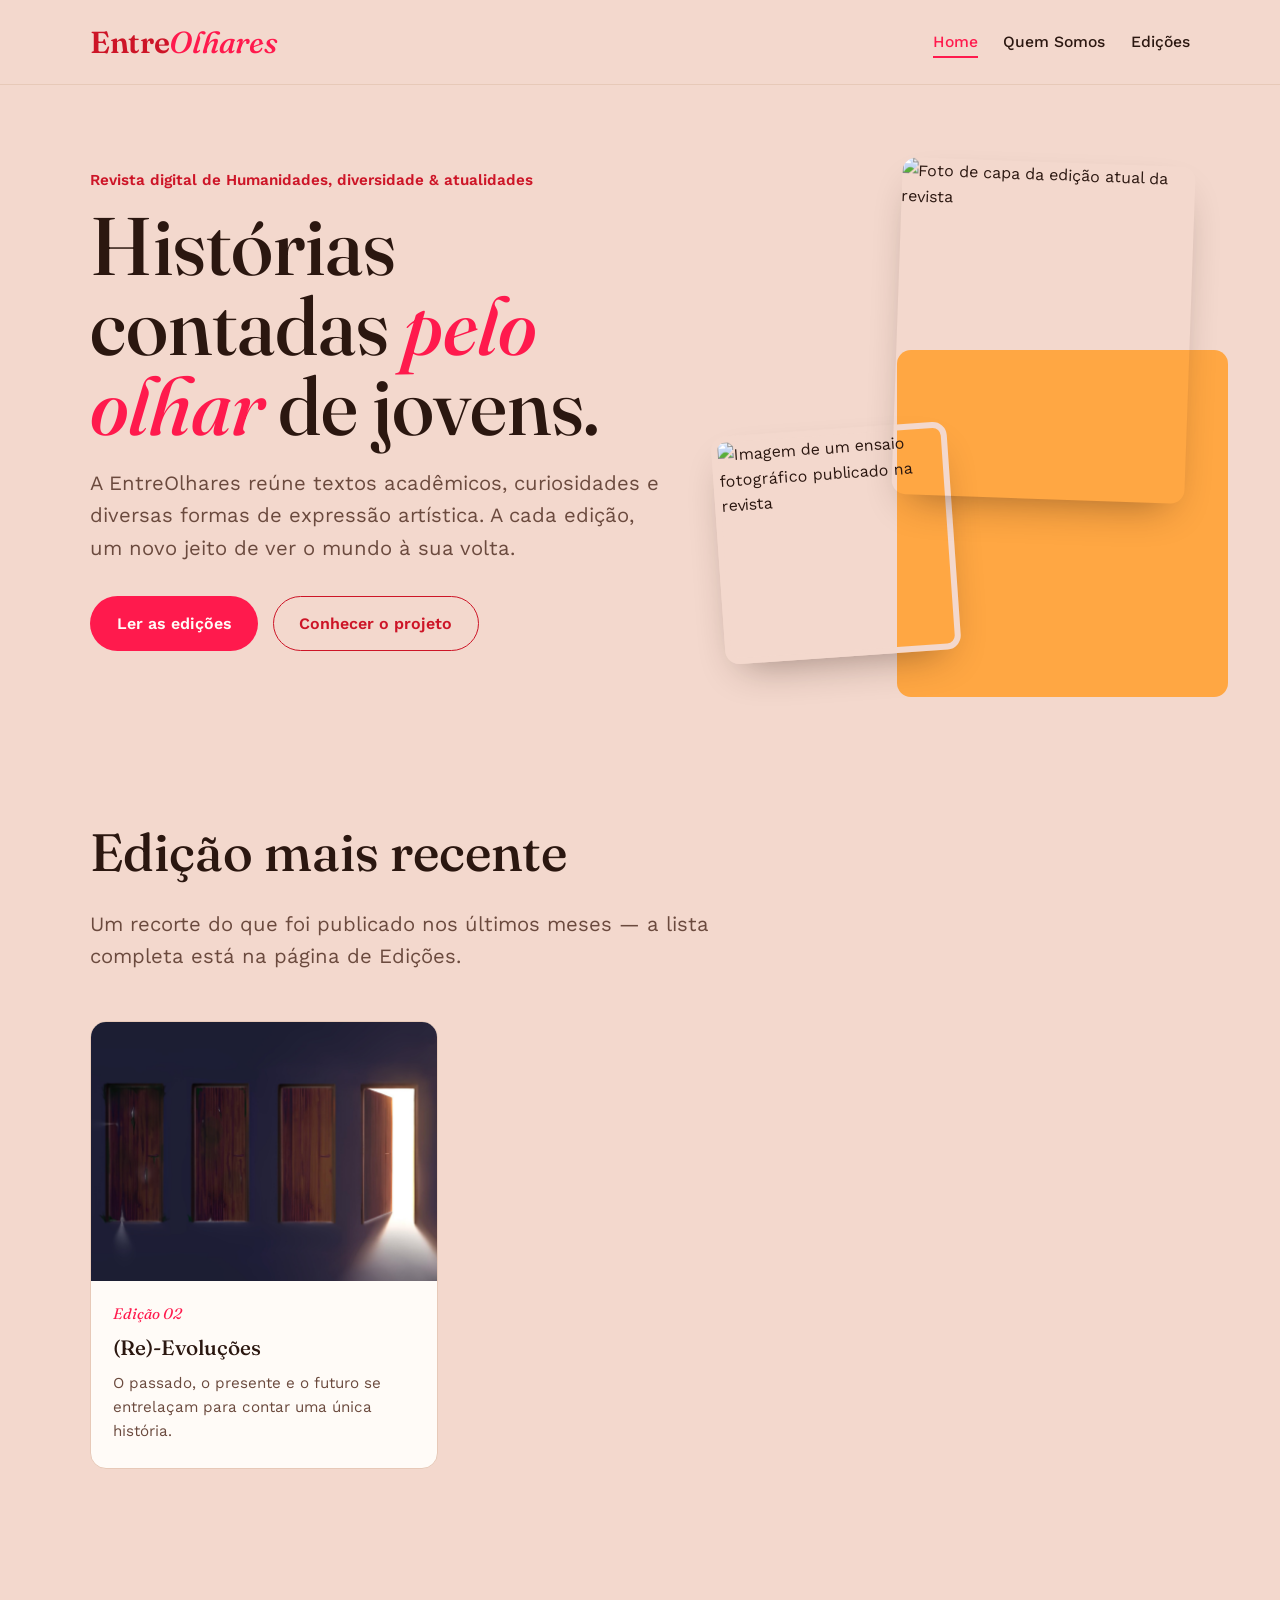
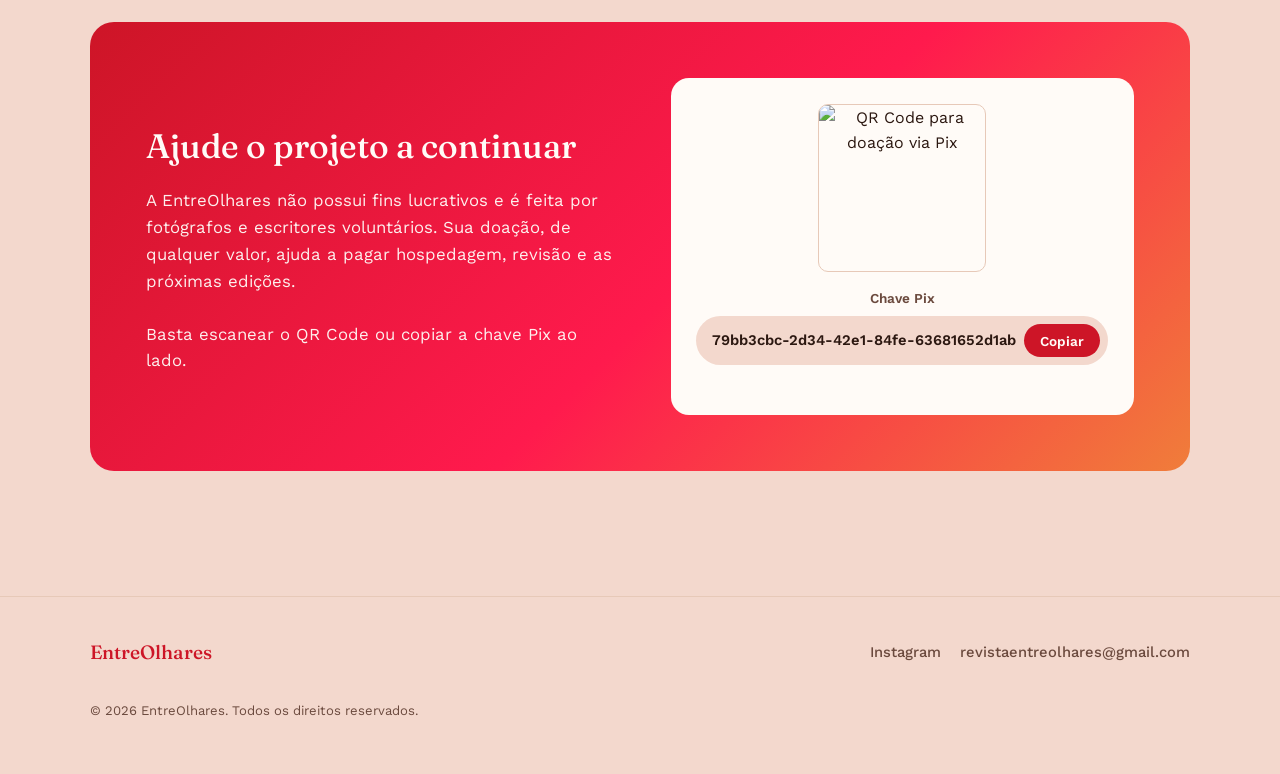
==== index.html @ 099d08cc "Add files via upload" ====
<!DOCTYPE html>
<html lang="pt-BR">
<head>
<meta charset="UTF-8">
<meta name="viewport" content="width=device-width, initial-scale=1.0">
<title>EntreOlhares — Revista Digital</title>
<meta name="description" content="EntreOlhares é uma revista digital sobre fotografia, cultura e os jeitos de ver o mundo.">
<link rel="stylesheet" href="style.css">
</head>
<body>

<!-- ============================================================
     CABEÇALHO — igual nas 3 páginas. Se mudar aqui, copie e cole
     nas outras páginas (quem-somos.html e edicoes.html) também.
     ============================================================ -->
<header class="masthead">
  <div class="envolucro masthead__linha">
    <a href="index.html" class="marca">Entre<span>Olhares</span></a>

    <nav aria-label="Navegação principal">
      <ul class="nav-principal">
        <li><a href="index.html" aria-current="page">Home</a></li>
        <li><a href="quem-somos.html">Quem Somos</a></li>
        <li><a href="edicoes.html">Edições</a></li>
      </ul>
    </nav>

    <button class="botao-menu" aria-label="Abrir menu" aria-expanded="false">
      <span></span><span></span><span></span>
    </button>
  </div>
</header>

<main>

  <!-- ============================================================
       HERO — título e imagens de destaque
       EDITAR: troque o texto do título, o parágrafo e as duas fotos
       (foto-1 e foto-2). Use fotos verticais/quadradas de boa qualidade.
       ============================================================ -->
  <section class="hero">
    <div class="envolucro hero__grade">
      <div>
        <p class="hero__eyebrow">Revista digital de Humanidades, diversidade &amp; atualidades</p>
        <h1>Histórias contadas <em>pelo olhar</em> de jovens.</h1>
        <p class="hero__texto">
          <!-- EDITAR: texto de apresentação da revista -->
          A EntreOlhares reúne textos acadêmicos, curiosidades 
         e diversas formas de expressão artística. A cada edição, um novo
          jeito de ver o mundo à sua volta.
        </p>
        <div class="grupo-botoes">
          <a href="edicoes.html" class="botao botao--cheio">Ler as edições</a>
          <a href="quem-somos.html" class="botao botao--contorno">Conhecer o projeto</a>
        </div>
      </div>

      <div class="hero__mosaico">
        <!-- EDITAR: troque os dois "src" pelas suas próprias fotos -->
        <img class="foto-1" src="https://placehold.co/560x500/CD1527/FFFBF7?text=Ensaio+fotográfico" alt="Foto de capa da edição atual da revista">
        <img class="foto-2" src="https://placehold.co/560x500/CD1527/FFFBF7?text=Ensaio+fotográfico" alt="Imagem de um ensaio fotográfico publicado na revista">
      </div>
    </div>
  </section>

  <!-- ============================================================
       PRÉVIA DE EDIÇÕES — 3 cartões que apontam para edicoes.html
       EDITAR: título, resumo e imagem de cada cartão. Para novas
       edições, copie um bloco <a class="cartao-edicao">...</a>
       inteiro e cole abaixo dos outros.
       ============================================================ -->
  <section class="secao">
    <div class="envolucro">
      <div class="secao__cabecalho">
        <h2 class="secao__titulo">Edição mais recente</h2>
        <p class="secao__descricao">Um recorte do que foi publicado nos últimos meses — a lista completa está na página de Edições.</p>
      </div>

      <div class="grade-edicoes">

    

        <a href="edicoes.html" class="cartao-edicao">
          <img src="edicao2.png" alt="Capa da edição 2">
          <div class="cartao-edicao__corpo">
            <p class="cartao-edicao__numero">Edição 02</p>
            <h3 class="cartao-edicao__titulo">(Re)-Evoluções</h3>
            <p class="cartao-edicao__resumo">O passado, o presente e o futuro se entrelaçam para contar uma única história.</p>
          </div>
        </a>

      

      </div>
    </div>
  </section>

  <!-- ============================================================
       AJUDE O PROJETO — doação via Pix
       EDITAR:
       - troque data-chave="SUA_CHAVE_PIX_AQUI" pela sua chave real
         (e-mail, telefone, CPF/CNPJ ou chave aleatória)
       - o texto dentro de .apoio__chave-texto deve ser IGUAL à chave
       - a imagem do QR Code é gerada automaticamente a partir da
         chave digitada logo abaixo (troque o texto depois de "data="
         na URL da imagem). Para um QR Code Pix "de verdade", com
         valor e nome do favorecido, gere o código no app do seu
         banco e substitua a URL da imagem pelo link/arquivo dele.
       ============================================================ -->
  <section class="secao" id="ajude-o-projeto">
    <div class="envolucro">
      <div class="apoio">
        <div>
          <h2 class="apoio__titulo">Ajude o projeto a continuar</h2>
          <p class="apoio__texto">
            A EntreOlhares não possui fins lucrativos e é feita por fotógrafos e
            escritores voluntários. Sua doação, de qualquer valor,
            ajuda a pagar hospedagem, revisão e as próximas edições.
          </p>
          <p class="apoio__texto" style="margin-bottom:0;">
            Basta escanear o QR Code ou copiar a chave Pix ao lado.
          </p>
        </div>

        <div class="apoio__cartao-pix">
          <img
            src="https://api.qrserver.com/v1/create-qr-code/?size=240x240&data=79bb3cbc-2d34-42e1-84fe-63681652d1ab"
            alt="QR Code para doação via Pix">

          <p class="apoio__chave-label">Chave Pix</p>
          <div class="apoio__chave-caixa">
            <span class="apoio__chave-texto">79bb3cbc-2d34-42e1-84fe-63681652d1ab</span>
            <button class="botao-copiar" data-copiar-pix data-chave="79bb3cbc-2d34-42e1-84fe-63681652d1ab">
              Copiar
            </button>
          </div>
          <p class="apoio__aviso-copia" data-aviso-copia role="status"></p>
        </div>
      </div>
    </div>
  </section>

</main>

<!-- ============================================================
     RODAPÉ — igual nas 3 páginas.
     EDITAR: links de redes sociais e ano.
     ============================================================ -->
<footer class="rodape">
  <div class="envolucro rodape__linha">
    <a href="index.html" class="rodape__marca">EntreOlhares</a>
    <ul class="rodape__social">
      <li><a href="https://www.instagram.com/entreolharesrv?igsi=dzFubnJjdXXpNWM3" target="_blank" rel="noopener">Instagram</a></li>
       <li><a href="mailto:revistaentreolhares@gmail.com" data-copiar-email="revistaentreolhares@gmail.com">revistaentreolhares@gmail.com</a></li>
    </ul>
    <p class="rodape__copy">&copy; 2026 EntreOlhares. Todos os direitos reservados.</p>
  </div>
</footer>

<script src="script.js"></script>
</body>
</html>
---- style.css ----
/* =========================================================================
   ENTREOLHARES — FOLHA DE ESTILO PRINCIPAL
   Este arquivo é compartilhado pelas 3 páginas (index, quem-somos, edicoes).
   As cores e fontes ficam centralizadas em :root logo abaixo — para mudar
   a identidade visual da revista, basta editar os valores ali.
   ========================================================================= */

@import url('https://fonts.googleapis.com/css2?family=Fraunces:ital,opsz,wght@0,9..144,300;0,9..144,400;0,9..144,500;0,9..144,600;1,9..144,400;1,9..144,500&family=Work+Sans:wght@400;500;600;700&display=swap');

:root{
  /* ---- PALETA DA REVISTA (os 6 tons enviados) ---- */
  --laranja:      #E55A33; /* cor de marca — usada em títulos e destaques */
  --pessego:      #F3D8CD; /* fundo claro principal */
  --rosa-vivo:    #FF1A4D; /* chamadas de ação (CTA), links importantes */
  --vermelho:     #CD1527; /* texto de destaque, contornos */
  --ambar:        #FFA743; /* apoio quente, hover, tags */
  --laranja2:     #F07D3A; /* apoio, gradientes */

  /* ---- tons neutros derivados, para leitura confortável ---- */
  --tinta:        #2B1710; /* "preto" quente usado no corpo de texto */
  --tinta-suave:  #6B4A3E; /* texto secundário */
  --papel:        #FFFBF7; /* branco quente para cartões */
  --linha:        #E7C9B8; /* linhas divisórias sutis */

  /* ---- tipografia ---- */
  --fonte-display: "Fraunces", Georgia, serif;
  --fonte-texto:   "Work Sans", Arial, sans-serif;

  /* ---- escala tipográfica fluida ---- */
  --tam-mega:   clamp(3rem, 4.5vw + 1.5rem, 7.5rem);
  --tam-h1:     clamp(2.2rem, 2.6vw + 1.2rem, 3.6rem);
  --tam-h2:     clamp(1.6rem, 1.4vw + 1rem, 2.4rem);
  --tam-h3:     clamp(1.2rem, 0.6vw + 1rem, 1.5rem);
  --tam-lead:   clamp(1.05rem, 0.4vw + 0.95rem, 1.3rem);

  --largura-maxima: 1180px;
}

*, *::before, *::after{ box-sizing: border-box; }

html{ scroll-behavior: smooth; }

body{
  margin: 0;
  background: var(--pessego);
  color: var(--tinta);
  font-family: var(--fonte-texto);
  font-size: 1rem;
  line-height: 1.6;
  -webkit-font-smoothing: antialiased;
}

img{ max-width: 100%; display: block; }

a{ color: inherit; }

.envolucro{
  width: 100%;
  max-width: var(--largura-maxima);
  margin-inline: auto;
  padding-inline: clamp(1.25rem, 4vw, 2.5rem);
}

/* respeita usuários que preferem menos animação */
@media (prefers-reduced-motion: reduce){
  html{ scroll-behavior: auto; }
  *{ animation-duration: 0.001ms !important; transition-duration: 0.001ms !important; }
}

/* foco visível para navegação por teclado */
a:focus-visible,
button:focus-visible{
  outline: 2px solid var(--vermelho);
  outline-offset: 3px;
  border-radius: 2px;
}

/* =========================================================================
   CABEÇALHO / MASTHEAD
   ========================================================================= */
.masthead{
  position: sticky;
  top: 0;
  z-index: 50;
  background: var(--pessego);
  border-bottom: 1px solid var(--linha);
}

.masthead__linha{
  display: flex;
  align-items: center;
  justify-content: space-between;
  padding-block: 1.1rem;
  gap: 1rem;
}

.marca{
  font-family: var(--fonte-display);
  font-weight: 600;
  font-size: clamp(1.4rem, 1.6vw + 1rem, 1.9rem);
  text-decoration: none;
  color: var(--vermelho);
  letter-spacing: -0.01em;
}

.marca span{ color: var(--rosa-vivo); font-style: italic; font-weight: 500; }

.nav-principal{
  display: flex;
  gap: clamp(1.2rem, 2vw, 2.2rem);
  list-style: none;
  margin: 0;
  padding: 0;
}

.nav-principal a{
  text-decoration: none;
  font-weight: 500;
  font-size: 0.98rem;
  color: var(--tinta);
  padding-block: 0.3rem;
  border-bottom: 2px solid transparent;
  transition: border-color 0.2s ease, color 0.2s ease;
}

.nav-principal a:hover,
.nav-principal a[aria-current="page"]{
  color: var(--rosa-vivo);
  border-bottom-color: var(--rosa-vivo);
}

.botao-menu{
  display: none;
  background: none;
  border: 1.5px solid var(--vermelho);
  border-radius: 8px;
  width: 42px;
  height: 38px;
  cursor: pointer;
  padding: 0;
}
.botao-menu span{
  display: block;
  width: 20px;
  height: 2px;
  margin: 4px auto;
  background: var(--vermelho);
  border-radius: 2px;
}

@media (max-width: 760px){
  .botao-menu{ display: block; }
  .nav-principal{
    position: absolute;
    inset: 100% 0 auto 0;
    flex-direction: column;
    background: var(--papel);
    padding: 1.25rem clamp(1.25rem, 4vw, 2.5rem);
    border-bottom: 1px solid var(--linha);
    gap: 1rem;
    display: none;
  }
  .nav-principal.aberto{ display: flex; }
}

/* =========================================================================
   HERO (usado na Home)
   ========================================================================= */
.hero{
  padding-block: clamp(2.5rem, 6vw, 5rem) clamp(3rem, 6vw, 5rem);
  position: relative;
  overflow: hidden;
}

.hero__grade{
  display: grid;
  grid-template-columns: 1.1fr 0.9fr;
  gap: clamp(2rem, 4vw, 3.5rem);
  align-items: center;
}

.hero__eyebrow{
  font-family: var(--fonte-texto);
  font-weight: 600;
  color: var(--vermelho);
  font-size: 0.95rem;
  margin: 0 0 0.9rem;
}

.hero h1{
  font-family: var(--fonte-display);
  font-weight: 500;
  font-size: var(--tam-mega);
  line-height: 0.98;
  margin: 0 0 1.3rem;
  color: var(--tinta);
  max-width: 12ch;
}

.hero h1 em{
  font-style: italic;
  color: var(--rosa-vivo);
  font-weight: 500;
}

.hero__texto{
  font-size: var(--tam-lead);
  color: var(--tinta-suave);
  max-width: 46ch;
  margin: 0 0 2rem;
}

.grupo-botoes{ display: flex; flex-wrap: wrap; gap: 0.9rem; }

.botao{
  display: inline-flex;
  align-items: center;
  gap: 0.5rem;
  font-family: var(--fonte-texto);
  font-weight: 600;
  font-size: 1rem;
  text-decoration: none;
  padding: 0.85rem 1.6rem;
  border-radius: 100px;
  border: 1.5px solid transparent;
  cursor: pointer;
  transition: transform 0.15s ease, background 0.2s ease, color 0.2s ease;
}
.botao:hover{ transform: translateY(-2px); }

.botao--cheio{
  background: var(--rosa-vivo);
  color: var(--papel);
}
.botao--cheio:hover{ background: var(--vermelho); }

.botao--contorno{
  background: transparent;
  border-color: var(--vermelho);
  color: var(--vermelho);
}
.botao--contorno:hover{ background: var(--vermelho); color: var(--papel); }

/* mosaico de imagens do hero */
.hero__mosaico{
  position: relative;
  aspect-ratio: 1 / 1.05;
}
.hero__mosaico img{
  position: absolute;
  object-fit: cover;
  border-radius: 14px;
  box-shadow: 0 18px 40px -18px rgba(43,23,16,0.45);
}
.hero__mosaico .foto-1{
  width: 62%; height: 68%;
  top: 0; right: 0;
  transform: rotate(2deg);
  z-index: 2;
}
.hero__mosaico .foto-2{
  width: 50%; height: 46%;
  bottom: 0; left: 0;
  transform: rotate(-4deg);
  z-index: 1;
  border: 6px solid var(--pessego);
}
.hero__mosaico::before{
  content: "";
  position: absolute;
  width: 70%; height: 70%;
  right: -8%; bottom: -8%;
  background: var(--ambar);
  border-radius: 14px;
  z-index: 0;
}

@media (max-width: 860px){
  .hero__grade{ grid-template-columns: 1fr; }
  .hero h1{ max-width: 100%; }
  .hero__mosaico{ order: -1; max-width: 420px; margin-inline: auto; width: 100%; }
}

/* =========================================================================
   SEÇÕES GERAIS
   ========================================================================= */
.secao{ padding-block: clamp(3rem, 6vw, 5.5rem); }

.secao__cabecalho{
  max-width: 62ch;
  margin-bottom: clamp(2rem, 4vw, 3rem);
}

.secao__titulo{
  font-family: var(--fonte-display);
  font-size: var(--tam-h1);
  font-weight: 500;
  margin: 0 0 0.8rem;
  color: var(--tinta);
}

.secao__descricao{
  font-size: var(--tam-lead);
  color: var(--tinta-suave);
  margin: 0;
}

/* =========================================================================
   CARTÕES DE EDIÇÃO (prévia na Home)
   ========================================================================= */
.grade-edicoes{
  display: grid;
  grid-template-columns: repeat(3, 1fr);
  gap: 1.75rem;
}

.cartao-edicao{
  background: var(--papel);
  border-radius: 16px;
  overflow: hidden;
  border: 1px solid var(--linha);
  text-decoration: none;
  color: var(--tinta);
  display: flex;
  flex-direction: column;
  transition: transform 0.2s ease, box-shadow 0.2s ease;
}
.cartao-edicao:hover{
  transform: translateY(-4px);
  box-shadow: 0 20px 34px -22px rgba(43,23,16,0.35);
}
.cartao-edicao img{ aspect-ratio: 4/3; object-fit: cover; }
.cartao-edicao__corpo{ padding: 1.3rem 1.4rem 1.5rem; }
.cartao-edicao__numero{
  font-family: var(--fonte-display);
  font-style: italic;
  color: var(--rosa-vivo);
  font-size: 0.95rem;
  margin: 0 0 0.3rem;
}
.cartao-edicao__titulo{
  font-family: var(--fonte-display);
  font-size: 1.3rem;
  font-weight: 500;
  margin: 0 0 0.4rem;
}
.cartao-edicao__resumo{ color: var(--tinta-suave); font-size: 0.95rem; margin: 0; }

@media (max-width: 900px){
  .grade-edicoes{ grid-template-columns: repeat(2, 1fr); }
}
@media (max-width: 620px){
  .grade-edicoes{ grid-template-columns: 1fr; }
}

/* =========================================================================
   AJUDE O PROJETO (doação via Pix) — HOME
   ========================================================================= */
.apoio{
  background: linear-gradient(135deg, var(--vermelho) 0%, var(--rosa-vivo) 55%, var(--laranja2) 100%);
  border-radius: 24px;
  color: var(--papel);
  padding: clamp(2rem, 5vw, 3.5rem);
  display: grid;
  grid-template-columns: 1.2fr 0.8fr;
  gap: clamp(2rem, 4vw, 3rem);
  align-items: center;
}

.apoio__titulo{
  font-family: var(--fonte-display);
  font-size: var(--tam-h2);
  font-weight: 500;
  margin: 0 0 0.9rem;
}

.apoio__texto{
  font-size: 1.05rem;
  opacity: 0.95;
  max-width: 48ch;
  margin: 0 0 1.6rem;
}

.apoio__cartao-pix{
  background: var(--papel);
  color: var(--tinta);
  border-radius: 18px;
  padding: 1.6rem;
  text-align: center;
}

.apoio__cartao-pix img{
  width: 168px;
  height: 168px;
  margin: 0 auto 1rem;
  border-radius: 10px;
  border: 1px solid var(--linha);
}

.apoio__chave-label{
  font-size: 0.85rem;
  font-weight: 600;
  color: var(--tinta-suave);
  margin: 0 0 0.4rem;
}

.apoio__chave-caixa{
  display: flex;
  align-items: center;
  gap: 0.5rem;
  background: var(--pessego);
  border-radius: 100px;
  padding: 0.5rem 0.5rem 0.5rem 1rem;
  margin-bottom: 0.4rem;
}

.apoio__chave-texto{
  flex: 1;
  font-weight: 600;
  font-size: 0.92rem;
  text-align: left;
  white-space: nowrap;
  overflow: hidden;
  text-overflow: ellipsis;
}

.botao-copiar{
  background: var(--vermelho);
  color: var(--papel);
  border: none;
  border-radius: 100px;
  padding: 0.55rem 1rem;
  font-family: var(--fonte-texto);
  font-weight: 600;
  font-size: 0.85rem;
  cursor: pointer;
  white-space: nowrap;
  transition: background 0.2s ease;
}
.botao-copiar:hover{ background: var(--laranja); }

.apoio__aviso-copia{
  min-height: 1.1rem;
  font-size: 0.82rem;
  color: var(--vermelho);
  font-weight: 600;
  margin: 0;
}

@media (max-width: 820px){
  .apoio{ grid-template-columns: 1fr; }
}

/* =========================================================================
   PÁGINA INTERNA — cabeçalho de página (Quem Somos / Edições)
   ========================================================================= */
.hero-interno{
  padding-block: clamp(2.5rem, 5vw, 4rem) clamp(1.5rem, 3vw, 2.5rem);
  border-bottom: 1px solid var(--linha);
}
.hero-interno__eyebrow{
  font-weight: 600;
  color: var(--vermelho);
  margin: 0 0 0.7rem;
}
.hero-interno h1{
  font-family: var(--fonte-display);
  font-weight: 500;
  font-size: var(--tam-h1);
  margin: 0 0 1rem;
  max-width: 16ch;
}
.hero-interno p{
  font-size: var(--tam-lead);
  color: var(--tinta-suave);
  max-width: 56ch;
  margin: 0;
}

/* =========================================================================
   QUEM SOMOS — blocos de texto + imagem alternados
   ========================================================================= */
.bloco-editorial{
  display: grid;
  grid-template-columns: 1fr 1fr;
  gap: clamp(2rem, 5vw, 4rem);
  align-items: center;
  padding-block: clamp(2.5rem, 5vw, 4rem);
  border-bottom: 1px solid var(--linha);
}
.bloco-editorial:last-of-type{ border-bottom: none; }

.bloco-editorial--invertido .bloco-editorial__imagem{ order: 2; }
.bloco-editorial--invertido .bloco-editorial__texto{ order: 1; }

.bloco-editorial__imagem img{
  border-radius: 16px;
  aspect-ratio: 4/3.2;
  object-fit: cover;
  box-shadow: 0 20px 40px -24px rgba(43,23,16,0.4);
}

.bloco-editorial__kicker{
  font-weight: 600;
  color: var(--rosa-vivo);
  margin: 0 0 0.6rem;
}
.bloco-editorial__titulo{
  font-family: var(--fonte-display);
  font-size: var(--tam-h2);
  font-weight: 500;
  margin: 0 0 1rem;
}
.bloco-editorial__texto p{
  color: var(--tinta-suave);
  font-size: 1.03rem;
  margin: 0 0 1rem;
}
.bloco-editorial__texto p:last-child{ margin-bottom: 0; }

@media (max-width: 780px){
  .bloco-editorial{ grid-template-columns: 1fr; }
  .bloco-editorial--invertido .bloco-editorial__imagem,
  .bloco-editorial--invertido .bloco-editorial__texto{ order: initial; }
}

/* valores / equipe — lista simples, não é numerada por não ser sequência */
.lista-valores{
  list-style: none;
  margin: 0;
  padding: 0;
  display: grid;
  grid-template-columns: repeat(3, 1fr);
  gap: 1.5rem;
}
.lista-valores li{
  border-top: 2px solid var(--laranja);
  padding-top: 1rem;
}
.lista-valores h3{
  font-family: var(--fonte-display);
  font-weight: 500;
  font-size: 1.25rem;
  margin: 0 0 0.5rem;
}
.lista-valores p{ color: var(--tinta-suave); margin: 0; font-size: 0.96rem; }

@media (max-width: 700px){
  .lista-valores{ grid-template-columns: 1fr; }
}

/* =========================================================================
   EDIÇÕES — lista numerada (sequência cronológica real) com link externo
   ========================================================================= */
.lista-edicoes{
  display: flex;
  flex-direction: column;
}

.item-edicao{
  display: grid;
  grid-template-columns: auto 1fr auto;
  align-items: center;
  gap: clamp(1.2rem, 3vw, 2.5rem);
  padding-block: 1.8rem;
  border-bottom: 1px solid var(--linha);
}
.item-edicao:first-child{ border-top: 1px solid var(--linha); }

.item-edicao__numero{
  font-family: var(--fonte-display);
  font-style: italic;
  font-size: clamp(2rem, 3vw, 2.8rem);
  color: var(--ambar);
  min-width: 3ch;
}

.item-edicao__titulo{
  font-family: var(--fonte-display);
  font-size: 1.4rem;
  font-weight: 500;
  margin: 0 0 0.35rem;
}
.item-edicao__meta{
  font-size: 0.85rem;
  font-weight: 600;
  color: var(--vermelho);
  margin: 0 0 0.5rem;
}
.item-edicao__resumo{
  color: var(--tinta-suave);
  margin: 0;
  max-width: 58ch;
  font-size: 0.98rem;
}

.item-edicao__link{
  justify-self: end;
}

@media (max-width: 700px){
  .item-edicao{
    grid-template-columns: auto 1fr;
  }
  .item-edicao__link{
    grid-column: 1 / -1;
    justify-self: start;
    margin-top: 0.6rem;
  }
}

/* =========================================================================
   RODAPÉ
   ========================================================================= */
.rodape{
  border-top: 1px solid var(--linha);
  padding-block: 2.5rem;
  margin-top: clamp(2rem, 5vw, 3rem);
}
.rodape__linha{
  display: flex;
  flex-wrap: wrap;
  justify-content: space-between;
  align-items: center;
  gap: 1rem;
}
.rodape__marca{
  font-family: var(--fonte-display);
  font-weight: 500;
  color: var(--vermelho);
  font-size: 1.2rem;
  text-decoration: none;
}
.rodape__social{
  display: flex;
  gap: 1.2rem;
  list-style: none;
  margin: 0;
  padding: 0;
}
.rodape__social a{
  text-decoration: none;
  font-weight: 500;
  font-size: 0.92rem;
  color: var(--tinta-suave);
}
.rodape__social a:hover{ color: var(--rosa-vivo); }
.rodape__copy{
  width: 100%;
  font-size: 0.82rem;
  color: var(--tinta-suave);
  margin-top: 1rem;
}

/* =========================================================================
   AJUSTES FINOS PARA CELULAR
   Estas regras entram só em telas pequenas e refinam espaçamentos,
   tamanhos de toque e quebras de linha para ficar confortável no celular.
   ========================================================================= */
@media (max-width: 600px){

  /* menos espaço em branco nas bordas e entre seções no celular */
  .envolucro{ padding-inline: 1.1rem; }
  .secao{ padding-block: 2.5rem; }

  /* cabeçalho: marca menor e mais espaço pro botão de menu */
  .marca{ font-size: 1.3rem; }
  .masthead__linha{ padding-block: 0.85rem; }

  /* menu do celular ocupa a tela toda em altura, com sombra pra destacar */
  .nav-principal{
    box-shadow: 0 12px 20px -12px rgba(43,23,16,0.25);
  }
  .nav-principal a{
    font-size: 1.05rem;
    padding-block: 0.5rem;
  }

  /* hero: título um pouco menor e botões ocupando a largura toda
     (mais fácil de tocar com o dedo) */
  .hero{ padding-block: 1.75rem 2.5rem; }
  .hero__texto{ font-size: 1rem; }
  .grupo-botoes{ flex-direction: column; }
  .grupo-botoes .botao{ width: 100%; justify-content: center; }

  /* mosaico de fotos um pouco mais compacto */
  .hero__mosaico{ max-width: 300px; }

  /* cartões de edição: imagem um pouco mais baixa, texto mais compacto */
  .cartao-edicao__corpo{ padding: 1.1rem 1.2rem 1.3rem; }

  /* bloco "ajude o projeto": menos padding e cartão do Pix mais estreito */
  .apoio{ padding: 1.5rem; border-radius: 18px; }
  .apoio__cartao-pix{ padding: 1.25rem; }
  .apoio__cartao-pix img{ width: 140px; height: 140px; }
  .apoio__chave-texto{ font-size: 0.85rem; }

  /* lista de edições: número menor e botão "Ler edição" ocupando
     a largura toda, mais fácil de tocar */
  .item-edicao{ padding-block: 1.4rem; }
  .item-edicao__numero{ font-size: 1.8rem; }
  .item-edicao__titulo{ font-size: 1.2rem; }
  .item-edicao__link{
    width: 100%;
    justify-content: center;
  }

  /* blocos de "Quem Somos": imagem um pouco mais baixa */
  .bloco-editorial{ padding-block: 1.75rem; }
  .bloco-editorial__titulo{ font-size: 1.5rem; }

  /* rodapé: tudo centralizado e empilhado, mais fácil de ler */
  .rodape__linha{
    flex-direction: column;
    text-align: center;
  }
  .rodape__social{
    flex-direction: column;
    gap: 0.6rem;
    align-items: center;
  }
  .rodape__copy{ text-align: center; margin-top: 0.6rem; }
}
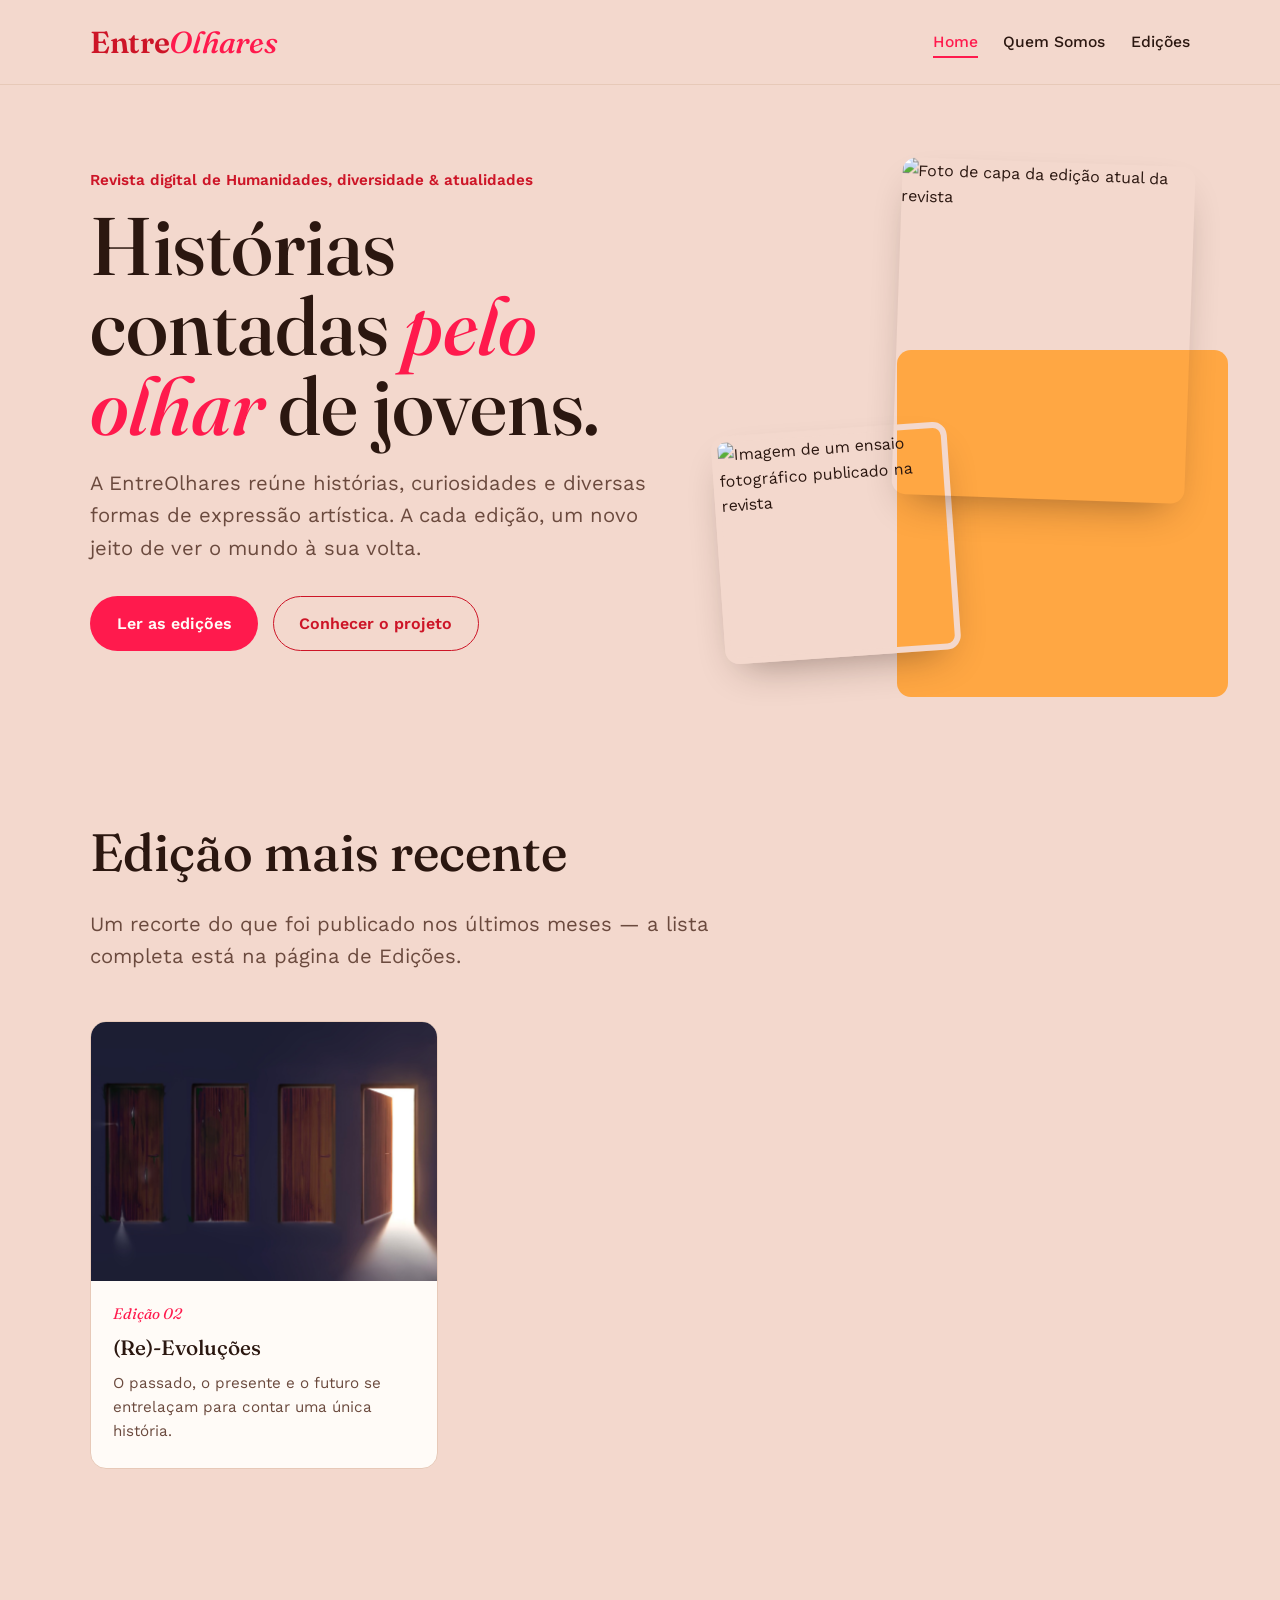
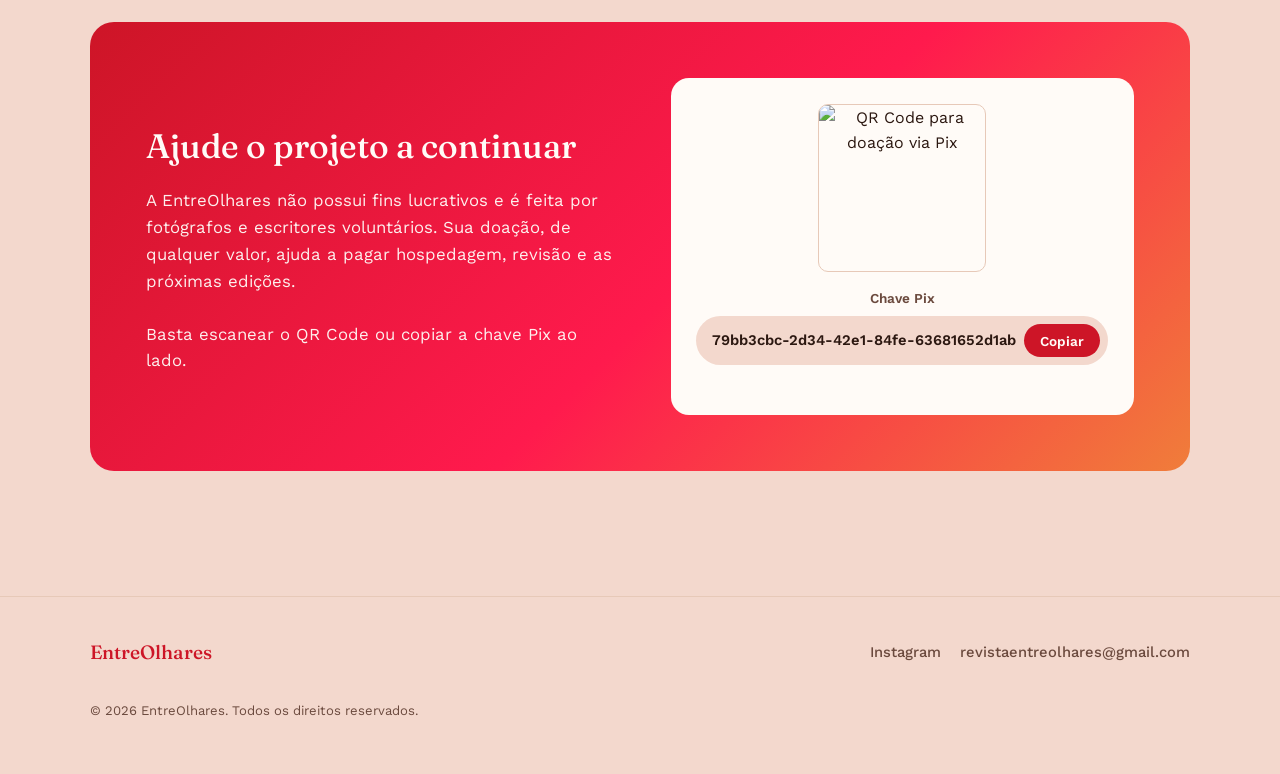
==== commit deb8308f: "Update index.html" ====
--- a/index.html
+++ b/index.html
@@ -45,7 +45,7 @@
         <h1>Histórias contadas <em>pelo olhar</em> de jovens.</h1>
         <p class="hero__texto">
           <!-- EDITAR: texto de apresentação da revista -->
-          A EntreOlhares reúne textos acadêmicos, curiosidades 
+          A EntreOlhares reúne histórias, curiosidades 
          e diversas formas de expressão artística. A cada edição, um novo
           jeito de ver o mundo à sua volta.
         </p>
--- a/style.css
+++ b/style.css
@@ -689,11 +689,59 @@
   /* cartões de edição: imagem um pouco mais baixa, texto mais compacto */
   .cartao-edicao__corpo{ padding: 1.1rem 1.2rem 1.3rem; }
 
-  /* bloco "ajude o projeto": menos padding e cartão do Pix mais estreito */
-  .apoio{ padding: 1.5rem; border-radius: 18px; }
-  .apoio__cartao-pix{ padding: 1.25rem; }
-  .apoio__cartao-pix img{ width: 140px; height: 140px; }
-  .apoio__chave-texto{ font-size: 0.85rem; }
+ /* Bloco "Ajude o projeto" */
+.apoio {
+  padding: 1.25rem;
+  border-radius: 16px;
+  width: 100%;
+  box-sizing: border-box;
+}
+
+.apoio__cartao-pix {
+  padding: 1rem;
+  width: 100%;
+  max-width: 320px;
+  margin: 0 auto;
+  box-sizing: border-box;
+}
+
+.apoio__cartao-pix img {
+  width: 130px;
+  height: 130px;
+  max-width: 100%;
+  object-fit: contain;
+}
+
+.apoio__chave-texto {
+  font-size: 0.8rem;
+  overflow-wrap: anywhere;
+  word-break: break-word;
+}
+
+/* Ajustes para celular */
+@media (max-width: 600px) {
+  .apoio {
+    padding: 1rem;
+    margin-left: 0;
+    margin-right: 0;
+  }
+
+  .apoio__cartao-pix {
+    width: 100%;
+    max-width: 280px;
+    padding: 0.85rem;
+  }
+
+  .apoio__cartao-pix img {
+    width: 115px;
+    height: 115px;
+  }
+
+  .apoio__chave-texto {
+    font-size: 0.75rem;
+    line-height: 1.4;
+  }
+}
 
   /* lista de edições: número menor e botão "Ler edição" ocupando
      a largura toda, mais fácil de tocar */
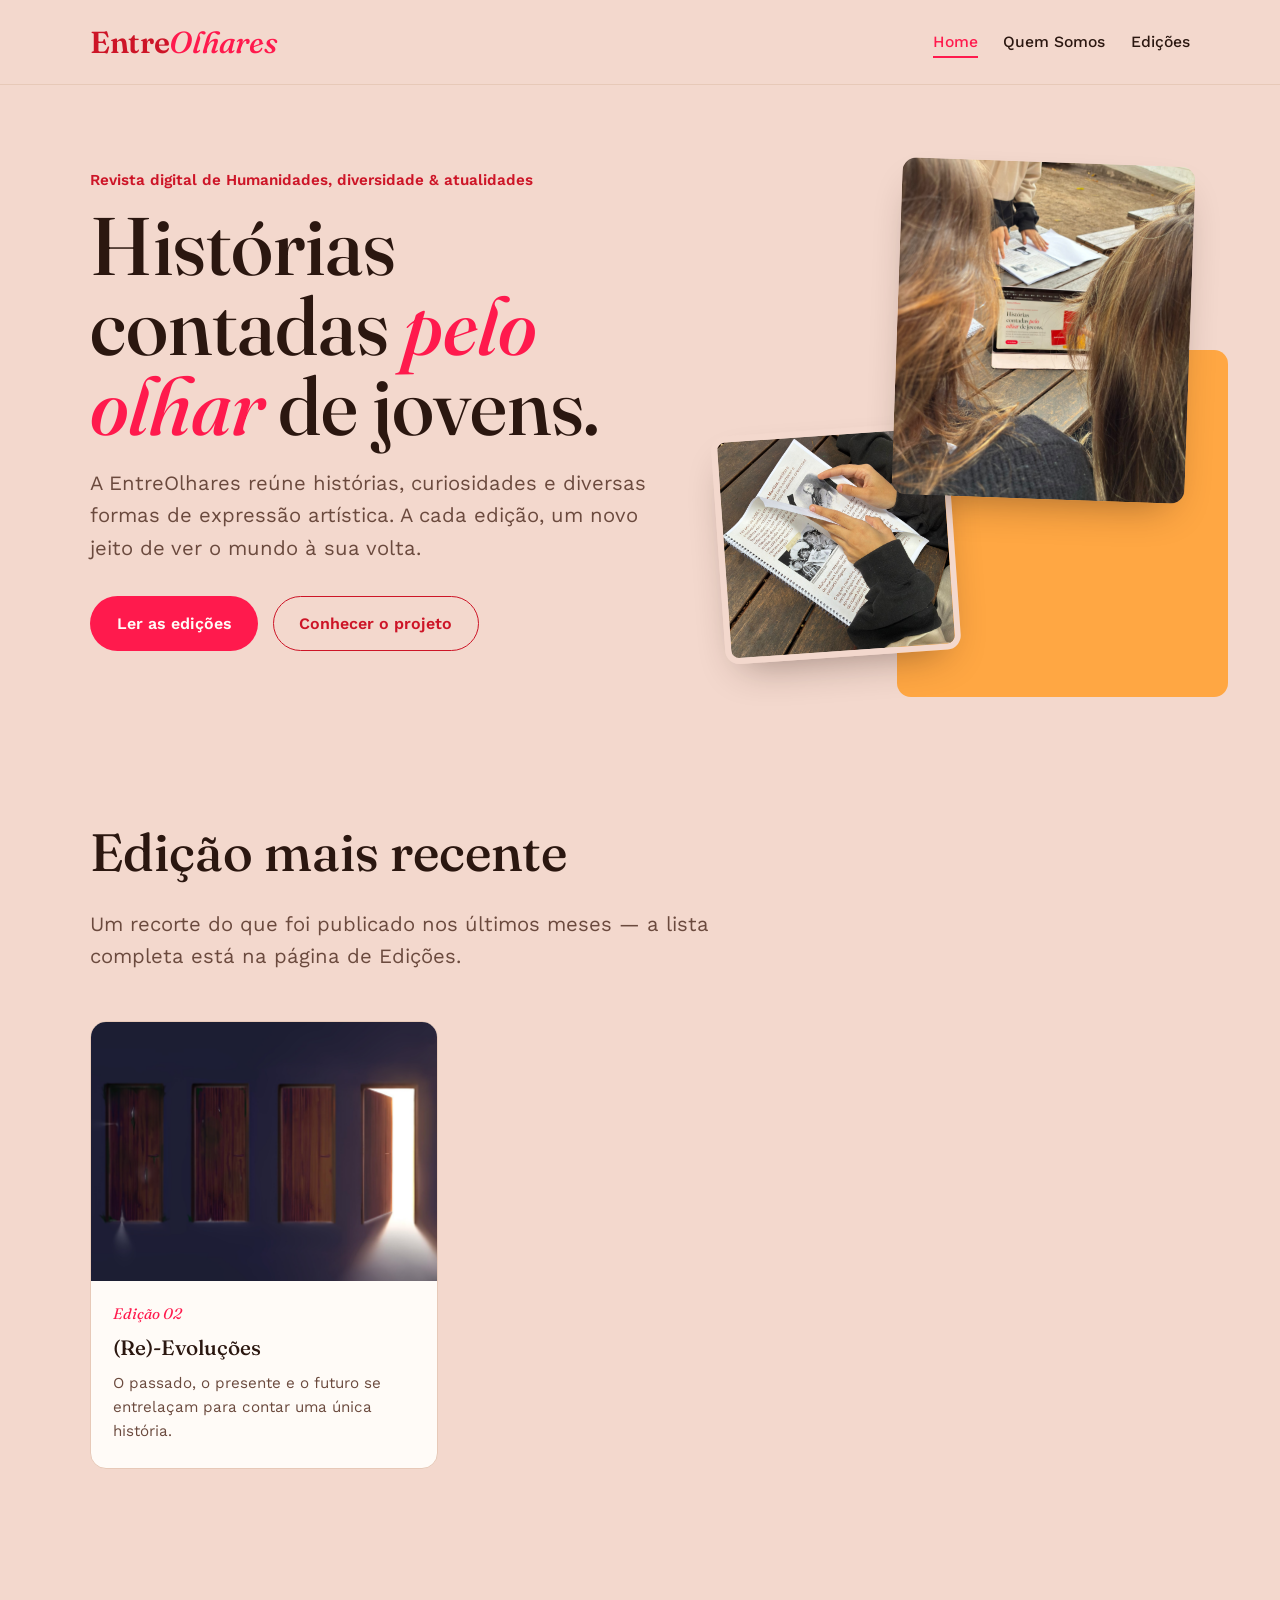
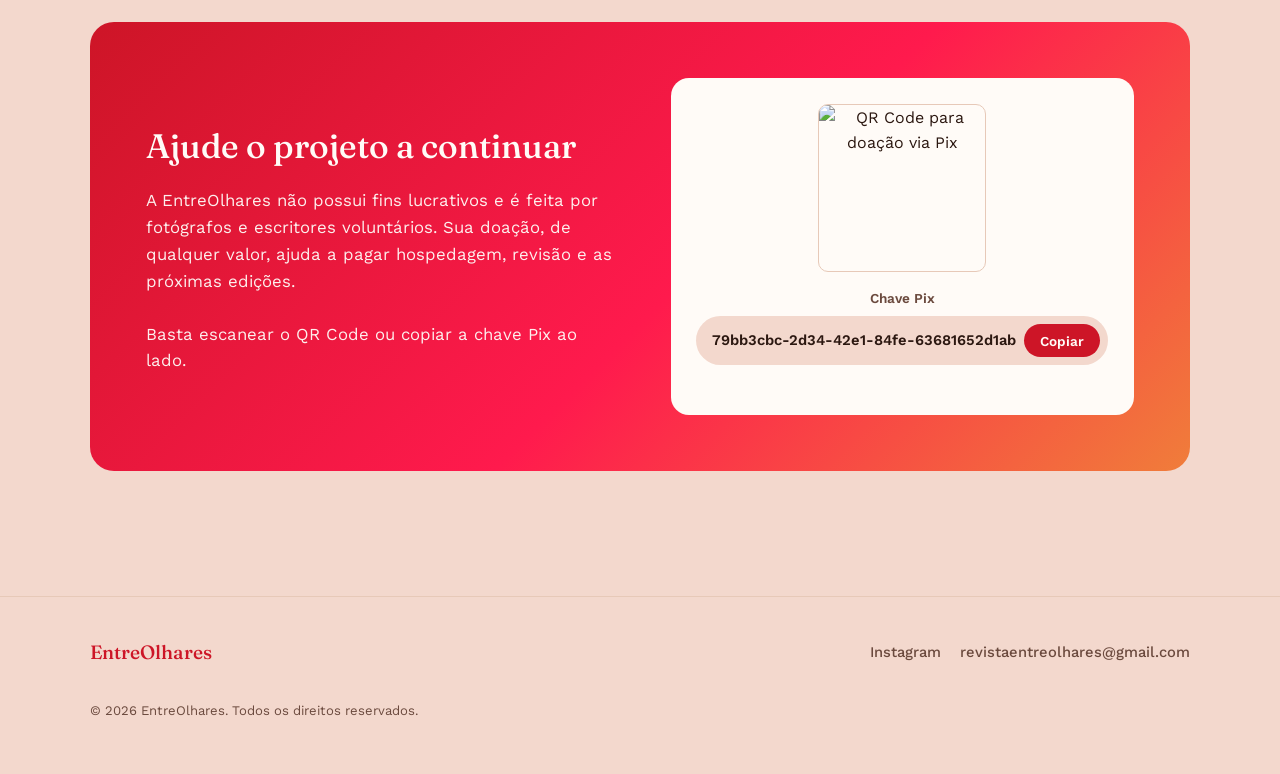
==== commit c23254cf: "Add files via upload" ====
--- a/index.html
+++ b/index.html
@@ -57,8 +57,8 @@
 
       <div class="hero__mosaico">
         <!-- EDITAR: troque os dois "src" pelas suas próprias fotos -->
-        <img class="foto-1" src="https://placehold.co/560x500/CD1527/FFFBF7?text=Ensaio+fotográfico" alt="Foto de capa da edição atual da revista">
-        <img class="foto-2" src="https://placehold.co/560x500/CD1527/FFFBF7?text=Ensaio+fotográfico" alt="Imagem de um ensaio fotográfico publicado na revista">
+        <img class="foto-1" src="0c36e7fb-f16c-4e80-86fe-c92bf7bc3697.jpeg" alt="Foto de capa da edição atual da revista">
+        <img class="foto-2" src="e2079a4a-96c2-4eb0-a0ec-04b0d3d98977.jpeg" alt="Imagem de um ensaio fotográfico publicado na revista">
       </div>
     </div>
   </section>
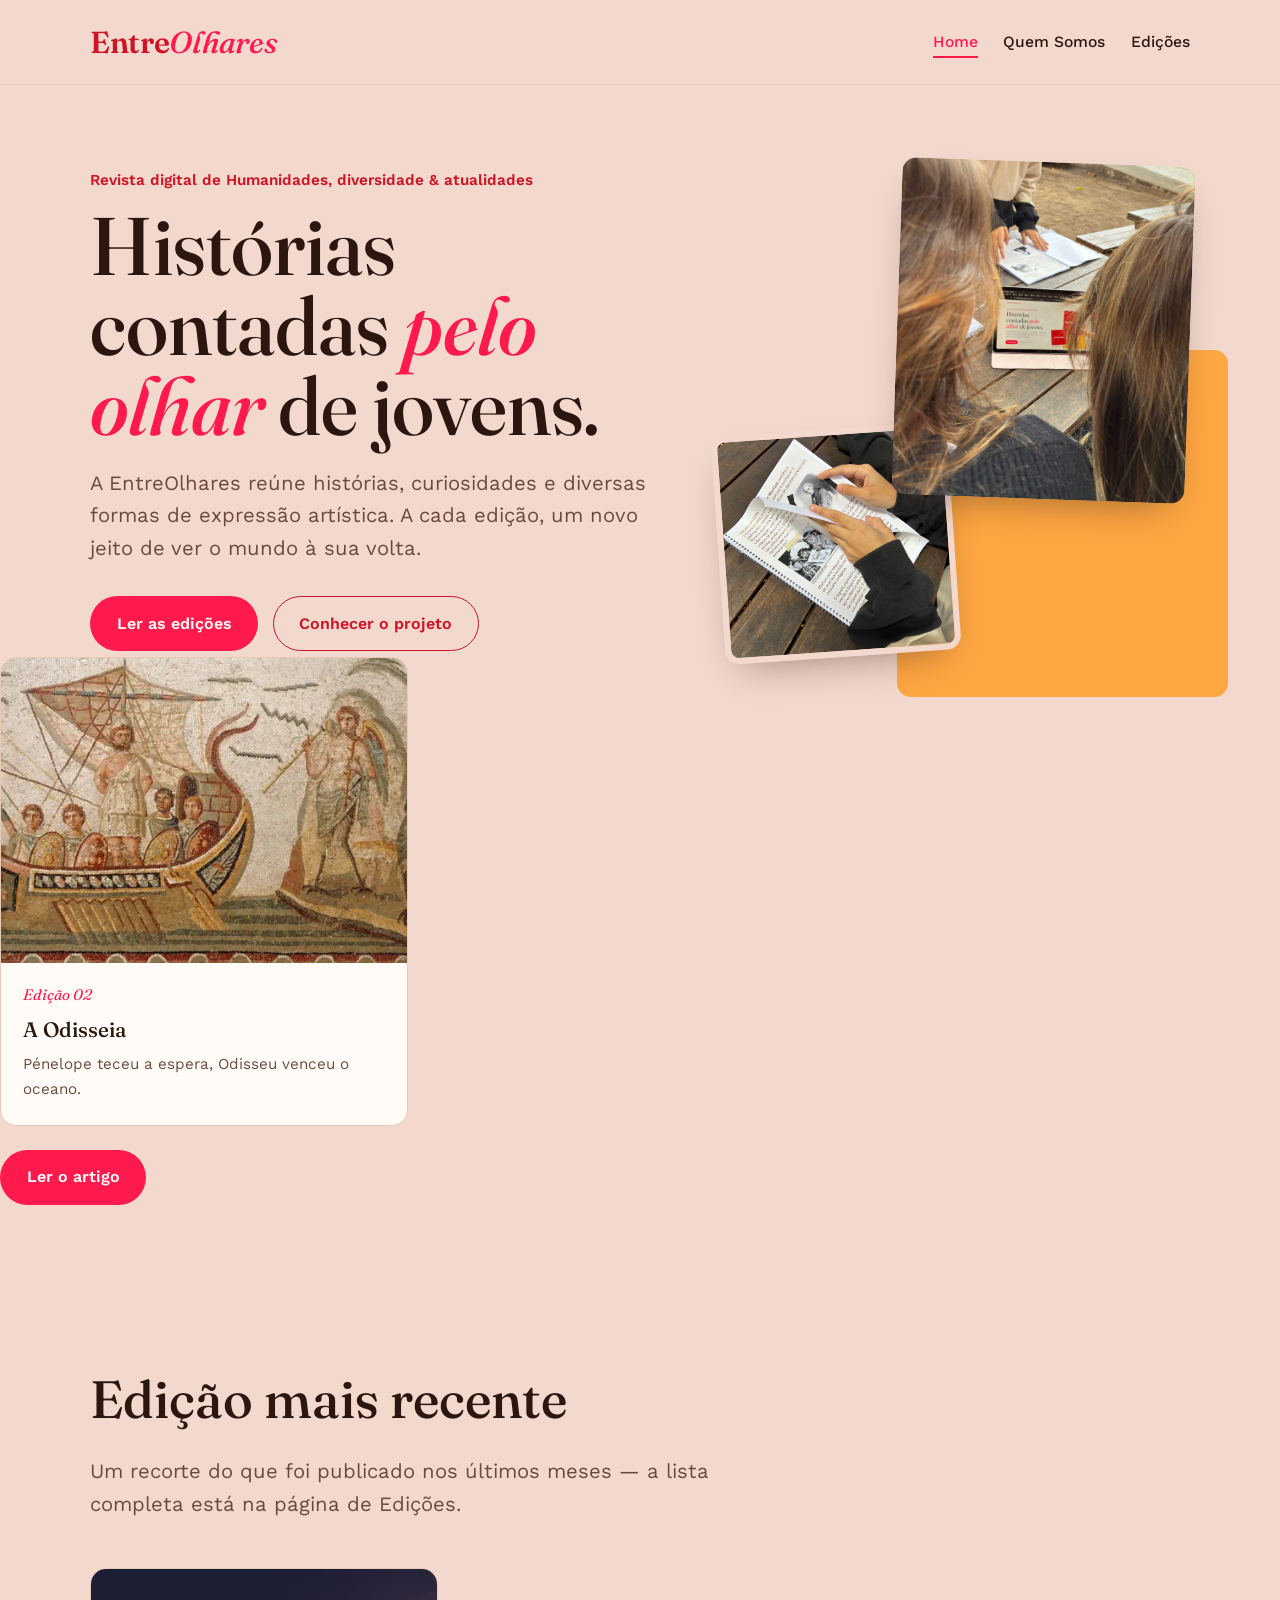
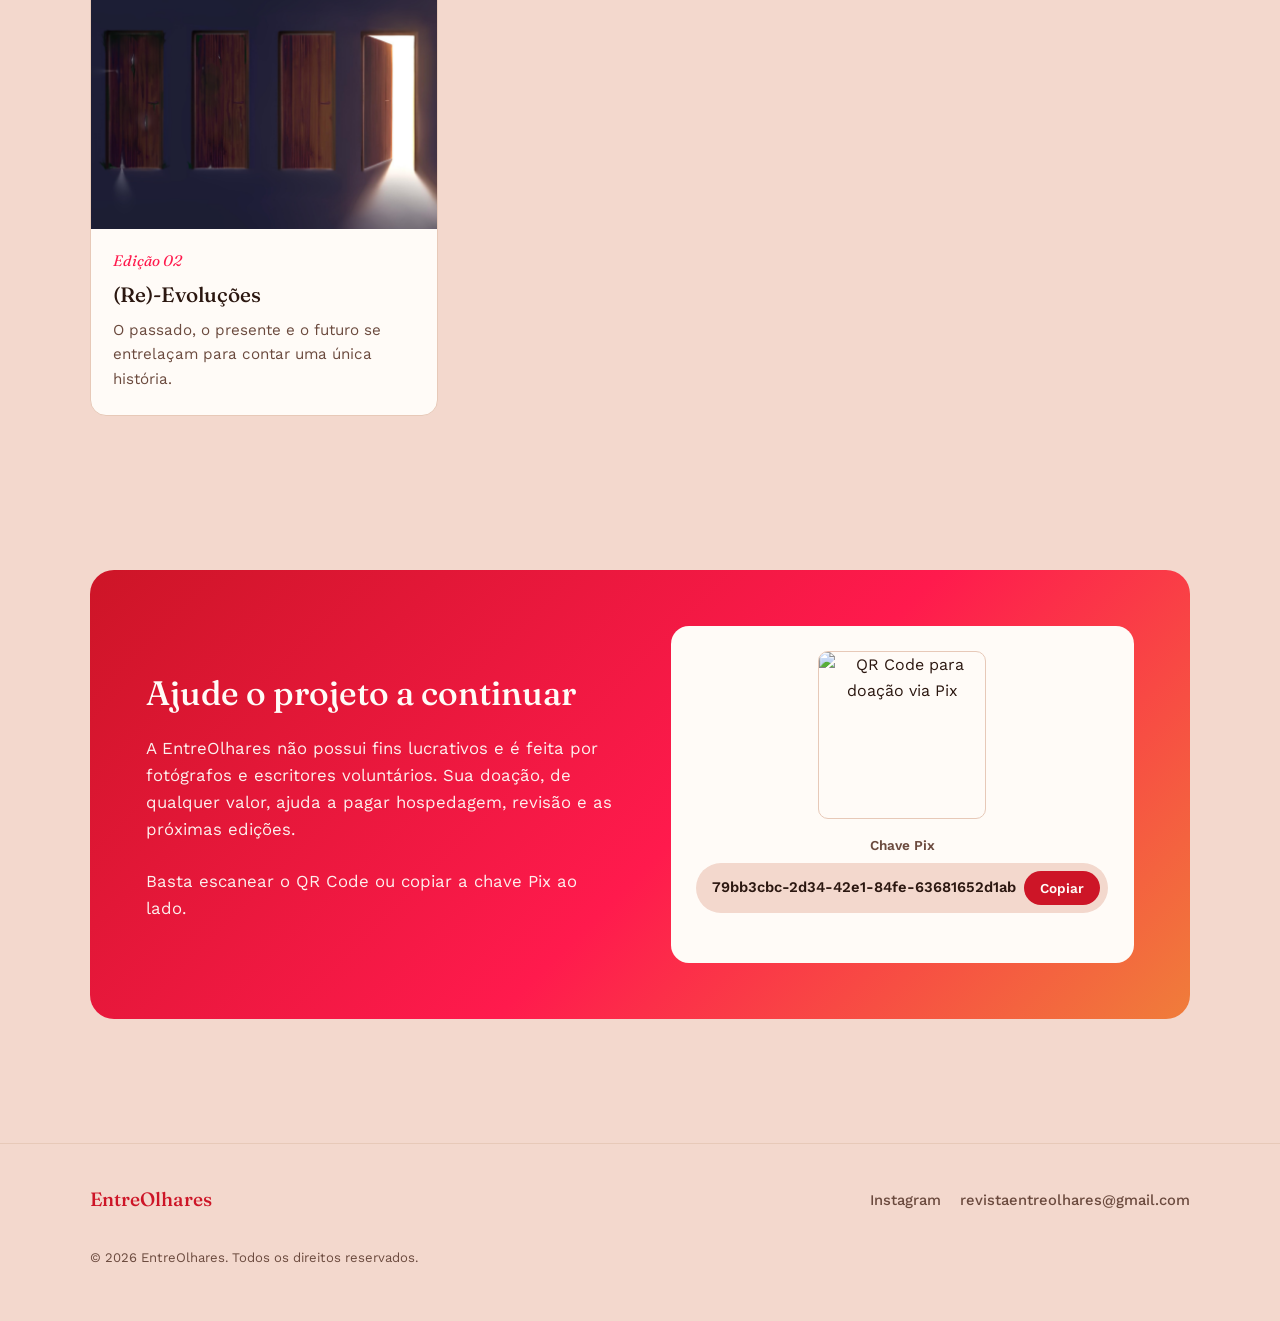
==== commit 435dc54b: "Add files via upload" ====
--- a/index.html
+++ b/index.html
@@ -61,6 +61,23 @@
         <img class="foto-2" src="e2079a4a-96c2-4eb0-a0ec-04b0d3d98977.jpeg" alt="Imagem de um ensaio fotográfico publicado na revista">
       </div>
     </div>
+    <div class="grade-edicoes">
+
+  <a href="edicoes.html" class="cartao-edicao">
+    <img src="odisseu.jpg" alt="Capa da edição 2">
+    <div class="cartao-edicao__corpo">
+      <p class="cartao-edicao__numero">Edição 02</p>
+      <h3 class="cartao-edicao__titulo">A Odisseia</h3>
+      <p class="cartao-edicao__resumo">Pénelope teceu a espera, Odisseu venceu o oceano.</p>
+    </div>
+  </a>
+
+</div>
+
+<!-- EDITAR: troque "edicao2.pdf" pelo nome do seu arquivo PDF -->
+<div class="grupo-botoes" style="margin-top:1.5rem;">
+  <a href="odisseia.pdf" class="botao botao--cheio" target="_blank" rel="noopener">Ler o artigo</a>
+</div>
   </section>
 
   <!-- ============================================================
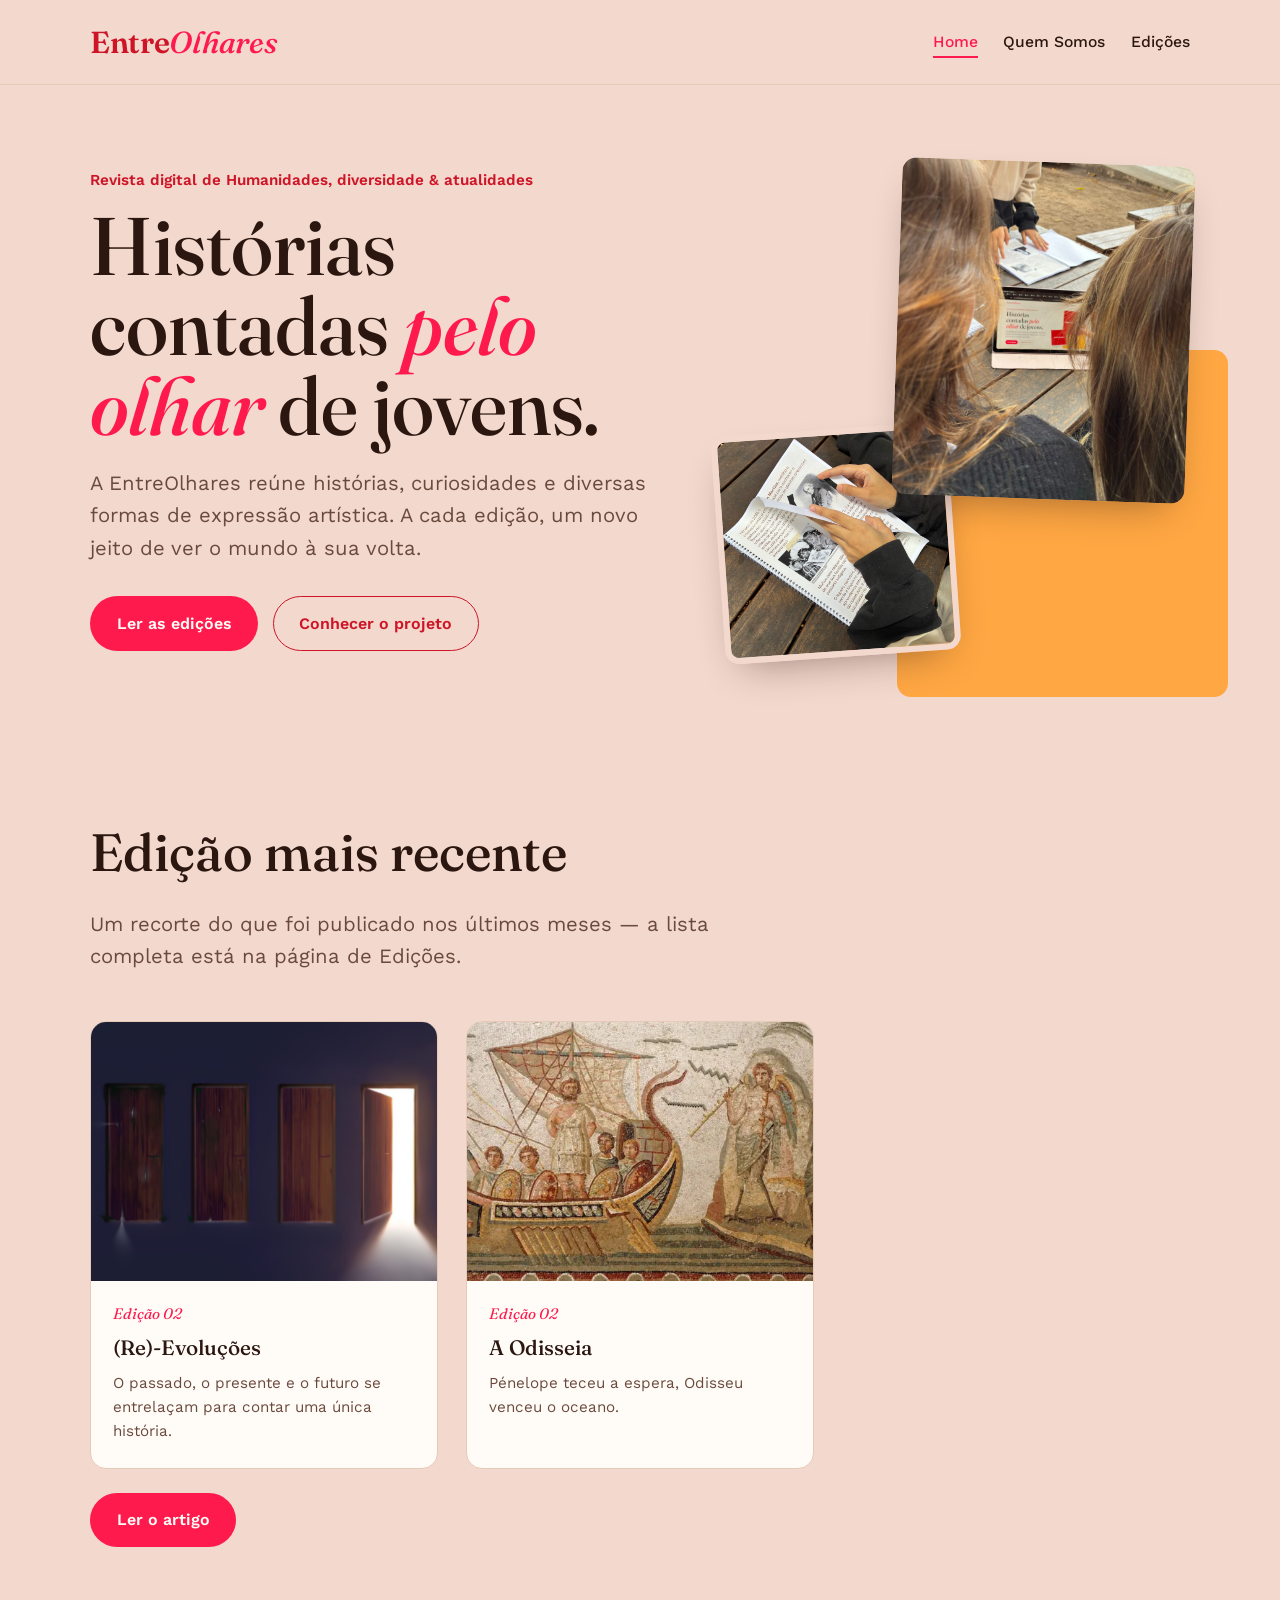
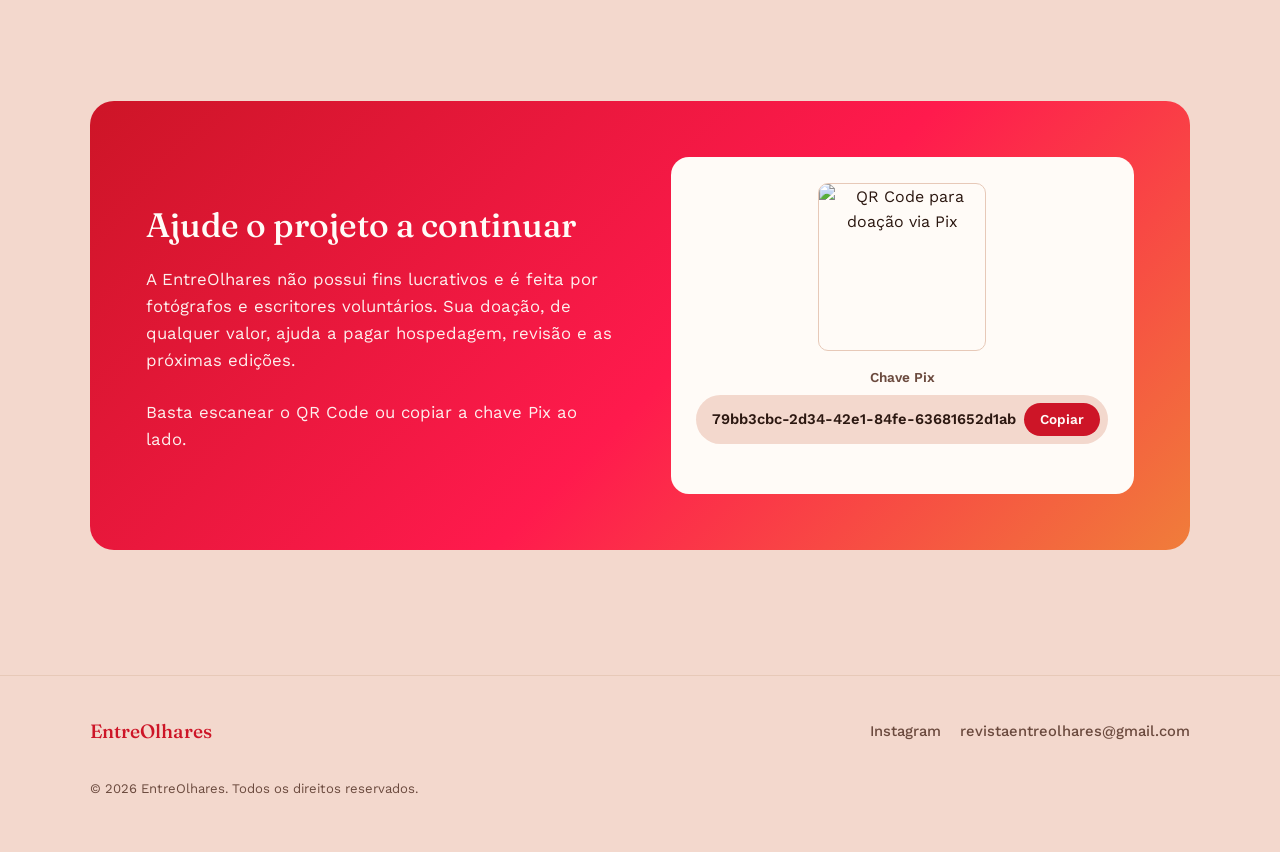
==== commit f4f0c579: "Update index.html" ====
--- a/index.html
+++ b/index.html
@@ -63,21 +63,7 @@
     </div>
     <div class="grade-edicoes">
 
-  <a href="edicoes.html" class="cartao-edicao">
-    <img src="odisseu.jpg" alt="Capa da edição 2">
-    <div class="cartao-edicao__corpo">
-      <p class="cartao-edicao__numero">Edição 02</p>
-      <h3 class="cartao-edicao__titulo">A Odisseia</h3>
-      <p class="cartao-edicao__resumo">Pénelope teceu a espera, Odisseu venceu o oceano.</p>
-    </div>
-  </a>
-
-</div>
-
-<!-- EDITAR: troque "edicao2.pdf" pelo nome do seu arquivo PDF -->
-<div class="grupo-botoes" style="margin-top:1.5rem;">
-  <a href="odisseia.pdf" class="botao botao--cheio" target="_blank" rel="noopener">Ler o artigo</a>
-</div>
+ 
   </section>
 
   <!-- ============================================================
@@ -106,7 +92,21 @@
           </div>
         </a>
 
-      
+       <a href="edicoes.html" class="cartao-edicao">
+        <img src="odisseu.jpg" alt="Capa da edição 2">
+        <div class="cartao-edicao__corpo">
+          <p class="cartao-edicao__numero">Edição 02</p>
+          <h3 class="cartao-edicao__titulo">A Odisseia</h3>
+          <p class="cartao-edicao__resumo">Pénelope teceu a espera, Odisseu venceu o oceano.</p>
+        </div>
+       </a>
+
+</div>
+
+<!-- EDITAR: troque "edicao2.pdf" pelo nome do seu arquivo PDF -->
+<div class="grupo-botoes" style="margin-top:1.5rem;">
+  <a href="odisseia.pdf" class="botao botao--cheio" target="_blank" rel="noopener">Ler o artigo</a>
+</div>
 
       </div>
     </div>
